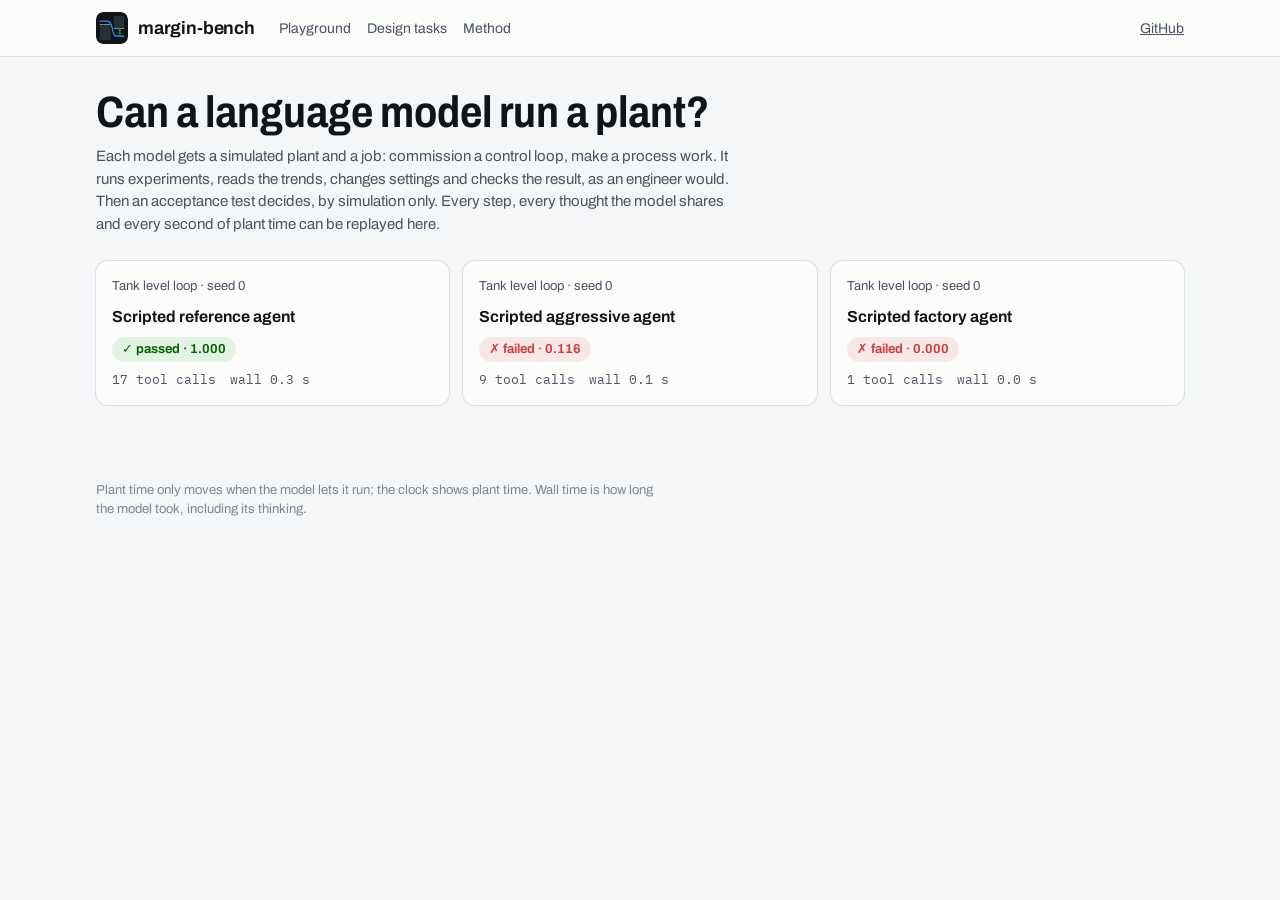
==== site/play.html @ cbe569cf "Add the playground: models operate a simulated plant through tools First environment, process.tank_l" ====
<!doctype html>
<html lang="en">
<head>
<meta charset="utf-8">
<meta name="viewport" content="width=device-width, initial-scale=1, viewport-fit=cover">
<title>margin-bench playground</title>
<meta name="description" content="Watch a language model commission a simulated plant: every action, every trend, the acceptance test.">
<link rel="icon" href="assets/logo.svg" type="image/svg+xml">
<link rel="preconnect" href="https://fonts.googleapis.com">
<link rel="preconnect" href="https://fonts.gstatic.com" crossorigin>
<link rel="stylesheet" href="https://fonts.googleapis.com/css2?family=Archivo:wdth,wght@62..125,400..700&family=IBM+Plex+Mono:wght@400;500&display=swap">
<link rel="stylesheet" href="style.css">
<link rel="stylesheet" href="play.css">
</head>
<body>
<header class="top">
  <div class="wrap">
    <a class="brand" href="index.html"><img src="assets/logo.svg" alt=""><b>margin-bench</b></a>
    <nav aria-label="Sections">
      <a href="play.html" aria-current="page">Playground</a>
      <a href="index.html#leaderboard">Design tasks</a>
      <a href="index.html#method">Method</a>
    </nav>
    <a class="gh" href="https://github.com/takzen/margin-bench">GitHub</a>
  </div>
</header>

<main class="wrap play">
  <section id="list" hidden>
    <div class="hero">
      <h1>Can a language model run a plant?</h1>
      <p>Each model gets a simulated plant and a job: commission a control loop, make a process work. It runs experiments, reads the trends, changes settings and checks the result, as an engineer would. Then an acceptance test decides, by simulation only. Every step, every thought the model shares and every second of plant time can be replayed here.</p>
    </div>
    <div class="ep-grid" id="ep-grid"></div>
  </section>

  <section id="episode" hidden>
    <div class="ep-head">
      <div class="ep-title">
        <a class="back-link" href="play.html">&larr; All runs</a>
        <h1 id="ep-name"></h1>
        <p id="ep-sub"></p>
      </div>
      <dl class="ep-stats" id="ep-stats"></dl>
    </div>

    <div class="stage">
      <div class="panel scene-panel">
        <div class="phase" id="phase"></div>
        <svg class="scene" id="scene" viewBox="0 0 540 400" role="img" aria-label="Animated tank, valve and controller"></svg>
        <div class="controls">
          <button type="button" id="btn-play" class="btn" aria-label="Play">Play</button>
          <button type="button" id="btn-prev" class="btn ghost" aria-label="Previous step">&#9664; step</button>
          <button type="button" id="btn-next" class="btn ghost" aria-label="Next step">step &#9654;</button>
          <label class="speed">Speed
            <select id="speed">
              <option value="5">5&times;</option>
              <option value="20">20&times;</option>
              <option value="60">60&times;</option>
              <option value="200">200&times;</option>
            </select>
          </label>
          <label class="hold"><input type="checkbox" id="hold" checked> pause on model messages</label>
          <span class="clock mono" id="clock"></span>
        </div>
        <input type="range" id="scrub" min="0" max="1000" value="0" step="1" aria-label="Plant time">
        <div class="marks" id="marks" aria-hidden="true"></div>
      </div>

      <div class="panel log-panel">
        <h2>What the model did</h2>
        <ol class="log" id="log"></ol>
      </div>
    </div>

    <div class="panel trend-panel">
      <div class="chart-head">
        <h2 id="chart-title">Trend</h2>
        <div class="legend" id="legend"></div>
      </div>
      <svg class="trend" id="trend" role="img" aria-label="Level, setpoint, controller output and demand over time"></svg>
      <div class="readout mono" id="readout" hidden></div>
    </div>

    <div class="panel result" id="result" hidden></div>

    <details class="panel prompt">
      <summary>The task as the model read it</summary>
      <pre id="prompt"></pre>
    </details>
  </section>

  <p class="notice" id="load-error" hidden></p>
</main>

<footer class="wrap">
  <p>Plant time only moves when the model lets it run; the clock shows plant time. Wall time is how long the model took, including its thinking.</p>
</footer>

<script src="play.js"></script>
</body>
</html>
---- site/style.css ----
/* margin-bench site. One column, instrument-panel feel: specs in mono, results first, details on demand. */
:root {
  --bg: #f4f6f8;
  --surface: #fcfcfb;
  --ink: #0f1419;
  --ink-2: #4a5360;
  --muted: #7d8794;
  --grid: #e3e7ec;
  --axis: #c2c9d1;
  --rule: rgba(15, 20, 25, 0.1);
  --chip: #e8ecf0;
  --curve: #2a78d6;
  --target: #7d8794;
  --band: rgba(42, 120, 214, 0.1);
  --band-edge: rgba(42, 120, 214, 0.45);
  --forbid-fill: rgba(74, 83, 96, 0.07);
  --forbid-line: rgba(74, 83, 96, 0.24);
  --mask-edge: #4a5360;
  --critical: #d03b3b;
  --critical-wash: rgba(208, 59, 59, 0.1);
  --good: #0ca30c;
  --good-ink: #006300;
  --good-wash: rgba(12, 163, 12, 0.1);
  --warn-ink: #8a5a00;
  --warn-wash: rgba(250, 178, 25, 0.16);
  --font-display: "Archivo", "Segoe UI", system-ui, sans-serif;
  --font-body: "Archivo", "Segoe UI", system-ui, sans-serif;
  --font-data: "IBM Plex Mono", ui-monospace, "Cascadia Mono", Consolas, monospace;
  color-scheme: light;
}
@media (prefers-color-scheme: dark) {
  :root {
    --bg: #0e1114; --surface: #171b1f; --ink: #eef1f4; --ink-2: #b9c1ca; --muted: #8b95a1;
    --grid: #262c32; --axis: #3a424a; --rule: rgba(255, 255, 255, 0.1); --chip: #222830;
    --curve: #3987e5; --target: #8b95a1; --band: rgba(57, 135, 229, 0.14); --band-edge: rgba(57, 135, 229, 0.5);
    --forbid-fill: rgba(185, 193, 202, 0.06); --forbid-line: rgba(185, 193, 202, 0.18); --mask-edge: #b9c1ca;
    --critical: #e25555; --critical-wash: rgba(226, 85, 85, 0.14); --good: #0ca30c; --good-ink: #3cc43c;
    --good-wash: rgba(12, 163, 12, 0.16); --warn-ink: #f0b54a; --warn-wash: rgba(250, 178, 25, 0.14);
    color-scheme: dark;
  }
}

* { box-sizing: border-box; }
[hidden] { display: none !important; }
html { scroll-behavior: smooth; }
@media (prefers-reduced-motion: reduce) { html { scroll-behavior: auto; } }
body {
  margin: 0; background: var(--bg); color: var(--ink);
  font-family: var(--font-body); font-size: 15px; line-height: 1.5;
}
a { color: var(--curve); }
a:focus-visible, button:focus-visible, select:focus-visible, summary:focus-visible, tr[tabindex]:focus-visible {
  outline: 2px solid var(--curve); outline-offset: 2px;
}
.mono { font-family: var(--font-data); font-variant-numeric: tabular-nums; }
.wrap {
  max-width: 1120px; margin: 0 auto;
  padding-left: max(16px, env(safe-area-inset-left, 0px));
  padding-right: max(16px, env(safe-area-inset-right, 0px));
}

/* Header */
.top { border-bottom: 1px solid var(--rule); background: var(--surface); }
.top .wrap { display: flex; flex-wrap: wrap; align-items: center; gap: 10px 24px; padding-block: 12px; }
.brand { display: flex; align-items: center; gap: 10px; text-decoration: none; color: var(--ink); }
.brand img { width: 32px; height: 32px; border-radius: 7px; }
.brand b { font-family: var(--font-display); font-size: 18px; font-weight: 650; letter-spacing: -0.01em; }
nav { display: flex; flex-wrap: wrap; gap: 4px 16px; font-size: 14px; }
nav a { color: var(--ink-2); text-decoration: none; }
nav a:hover { color: var(--ink); }
.top .gh { margin-left: auto; font-size: 14px; color: var(--ink-2); }

.hero { padding-block: 32px 8px; display: grid; gap: 10px; }
.hero h1 {
  margin: 0; font-family: var(--font-display); font-stretch: 82%; font-weight: 680;
  font-size: clamp(28px, 4.6vw, 44px); line-height: 1.05; text-wrap: balance;
}
.hero p { margin: 0; color: var(--ink-2); max-width: 72ch; }
.notice {
  border-radius: 10px; padding: 12px 16px; background: var(--warn-wash); color: var(--ink);
  box-shadow: inset 0 0 0 1px color-mix(in srgb, var(--warn-ink) 35%, transparent); max-width: 80ch;
}
.notice b { color: var(--warn-ink); }

section.block { padding-block: 28px 8px; display: grid; gap: 14px; }
section.block > h2 {
  margin: 0; font-family: var(--font-display); font-stretch: 90%; font-weight: 650; font-size: 22px;
}
section.block > p.lead { margin: -6px 0 0; color: var(--ink-2); max-width: 75ch; }
.panel { background: var(--surface); border-radius: 12px; box-shadow: 0 0 0 1px var(--rule); padding: 16px; min-width: 0; }
.scroll-x { overflow-x: auto; }

/* Tables */
table { border-collapse: collapse; width: 100%; font-size: 14px; }
th, td { text-align: left; padding: 9px 12px 9px 0; border-bottom: 1px solid var(--rule); vertical-align: middle; }
th { font-size: 11.5px; text-transform: uppercase; letter-spacing: 0.08em; color: var(--muted); font-weight: 600; white-space: nowrap; }
td.num, th.num { text-align: right; font-family: var(--font-data); font-variant-numeric: tabular-nums; white-space: nowrap; }
tbody tr[tabindex] { cursor: pointer; }
tbody tr[tabindex]:hover { background: var(--bg); }
.lb { min-width: 820px; }
.lb .model { font-weight: 600; }
.lb .model small { display: block; font-weight: 400; color: var(--muted); font-family: var(--font-data); font-size: 11.5px; }
.scorebar { display: grid; grid-template-columns: 52px 1fr; align-items: center; gap: 8px; min-width: 190px; }
.scorebar .bar { position: relative; height: 8px; background: var(--grid); border-radius: 4px; }
.scorebar .fill { position: absolute; left: 0; top: 0; bottom: 0; background: var(--curve); border-radius: 4px; }
.scorebar .ci { position: absolute; top: -3px; bottom: -3px; border-left: 1.5px solid var(--ink); border-right: 1.5px solid var(--ink); }
.scorebar .ci::after { content: ""; position: absolute; left: 0; right: 0; top: 50%; border-top: 1.5px solid var(--ink); }
.ci-text { color: var(--muted); font-size: 11.5px; }

/* Heatmap */
.heat { min-width: 760px; }
.heat td.cell { text-align: center; font-family: var(--font-data); font-size: 13px; padding: 0; border: 2px solid var(--surface); }
.heat td.cell button {
  all: unset; display: block; width: 100%; padding: 10px 4px; cursor: pointer; text-align: center; border-radius: 4px;
}
.heat td.cell button:focus-visible { outline: 2px solid var(--ink); }
.heat th.famcol { font-size: 11px; text-transform: none; letter-spacing: 0; font-family: var(--font-data); text-align: center; }
.heat th.dom { text-align: center; border-bottom: 2px solid var(--axis); }

/* Families */
.fam-grid { display: grid; grid-template-columns: repeat(auto-fill, minmax(320px, 1fr)); gap: 12px; }
.fam { display: grid; gap: 8px; align-content: start; }
.fam header { display: flex; flex-wrap: wrap; gap: 6px 10px; align-items: baseline; }
.fam h3 { margin: 0; font-size: 16px; font-weight: 650; flex-basis: 100%; }
.fam p { margin: 0; color: var(--ink-2); font-size: 14px; }
.chip { font-family: var(--font-data); font-size: 12px; background: var(--chip); padding: 2px 8px; border-radius: 4px; }
.pill { font-size: 12px; font-weight: 600; padding: 2px 8px; border-radius: 999px; }
.pill.accepted { background: var(--good-wash); color: var(--good-ink); }
.pill.review { background: var(--warn-wash); color: var(--warn-ink); }
details summary { cursor: pointer; color: var(--ink-2); font-size: 14px; }
pre {
  margin: 8px 0 0; font-family: var(--font-data); font-size: 12.5px; line-height: 1.55; color: var(--ink);
  white-space: pre-wrap; overflow-wrap: anywhere; max-height: 420px; overflow: auto;
  background: var(--bg); border-radius: 8px; padding: 12px 14px;
}

/* Attempt browser */
.filters { display: flex; flex-wrap: wrap; gap: 10px 18px; align-items: end; }
.filters label { display: grid; gap: 4px; font-size: 11.5px; text-transform: uppercase; letter-spacing: 0.08em; color: var(--muted); font-weight: 600; }
.filters select {
  font: inherit; font-size: 14px; text-transform: none; letter-spacing: 0; color: var(--ink); background: var(--surface);
  border: 1px solid var(--axis); border-radius: 6px; padding: 6px 8px; min-width: 0; max-width: 100%;
}
.att-list { min-width: 640px; }
.outcome { display: inline-flex; align-items: center; gap: 6px; font-size: 13px; font-weight: 600; }
.outcome .dot { width: 8px; height: 8px; border-radius: 50%; }
.outcome.pass { color: var(--good-ink); } .outcome.pass .dot { background: var(--good); }
.outcome.fail { color: var(--critical); } .outcome.fail .dot { background: var(--critical); }
.outcome.fmt { color: var(--warn-ink); } .outcome.fmt .dot { background: #fab219; }
.count { color: var(--muted); font-size: 13px; }

/* Attempt viewer */
.viewer { display: grid; gap: 14px; }
body.viewing .hero > h1, body.viewing .hero > p:not(.notice) { display: none; }
.viewer-head { display: flex; flex-wrap: wrap; gap: 10px 16px; align-items: center; }
.viewer-head h2 { margin: 0; font-family: var(--font-display); font-stretch: 90%; font-size: 22px; font-weight: 650; }
.back { font: inherit; font-size: 14px; border: 1px solid var(--axis); background: var(--surface); color: var(--ink); border-radius: 6px; padding: 5px 12px; cursor: pointer; }
.summary-row { display: grid; grid-template-columns: minmax(200px, 0.9fr) 2fr; gap: 12px; }
@media (max-width: 760px) { .summary-row { grid-template-columns: 1fr; } }
.verdict { border-radius: 10px; padding: 16px 18px; display: grid; gap: 4px; align-content: start; background: var(--good-wash); box-shadow: inset 0 0 0 1px color-mix(in srgb, var(--good) 40%, transparent); }
.verdict.fail { background: var(--critical-wash); box-shadow: inset 0 0 0 1px color-mix(in srgb, var(--critical) 45%, transparent); }
.verdict.fmt { background: var(--warn-wash); box-shadow: inset 0 0 0 1px color-mix(in srgb, var(--warn-ink) 40%, transparent); }
.verdict-state { display: flex; align-items: center; gap: 8px; font-family: var(--font-display); font-stretch: 82%; font-weight: 700; font-size: 26px; line-height: 1.1; }
.verdict .line { font-size: 13.5px; color: var(--ink-2); }
.verdict .line .mono { color: var(--ink); }
.kv { display: grid; grid-template-columns: repeat(auto-fill, minmax(210px, 1fr)); gap: 2px 18px; margin: 0; }
.kv div { display: flex; justify-content: space-between; gap: 10px; border-bottom: 1px solid var(--rule); padding: 6px 0; min-width: 0; }
.kv dt { color: var(--ink-2); font-size: 13px; overflow-wrap: anywhere; }
.kv dd { margin: 0; font-family: var(--font-data); font-size: 13px; text-align: right; white-space: nowrap; }
.kv dd.bad { color: var(--critical); font-weight: 600; }
.charts { display: grid; grid-template-columns: repeat(auto-fit, minmax(min(100%, 440px), 1fr)); gap: 12px; }
.chart-panel { display: grid; gap: 6px; }
.chart-panel h3 { margin: 0; font-size: 15px; font-weight: 650; }
.chart-panel .note { font-size: 12.5px; color: var(--ink-2); margin: 0; }
.keys { display: flex; flex-wrap: wrap; gap: 4px 14px; font-size: 12.5px; color: var(--ink-2); }
.key { display: inline-flex; align-items: center; gap: 6px; }
.key i { display: inline-block; flex: none; }
.k-answer { width: 16px; height: 2px; background: var(--curve); }
.k-target { width: 16px; height: 0; border-top: 2px dashed var(--target); }
.k-bad { width: 16px; height: 3px; background: var(--critical); }
.k-forbid { width: 14px; height: 10px; border: 1px solid var(--mask-edge); background: repeating-linear-gradient(45deg, var(--forbid-line) 0 1px, transparent 1px 4px), var(--forbid-fill); }
.k-band { width: 14px; height: 10px; background: var(--band); border: 1px solid var(--band-edge); }
.chart { position: relative; width: 100%; }
.chart svg { display: block; width: 100%; height: auto; overflow: visible; }
.chart text { font-family: var(--font-data); font-size: 11px; fill: var(--muted); }
.tip {
  position: absolute; pointer-events: none; background: var(--surface); color: var(--ink); border-radius: 6px;
  padding: 6px 9px; font-size: 12px; line-height: 1.35; white-space: nowrap; font-family: var(--font-data);
  box-shadow: 0 0 0 1px var(--rule), 0 4px 14px rgba(0, 0, 0, 0.12);
}
.io { display: grid; grid-template-columns: 1fr 1fr; gap: 12px; }
@media (max-width: 860px) { .io { grid-template-columns: 1fr; } }
.io h3 { margin: 0; font-size: 15px; font-weight: 650; }
.io .sub { font-size: 12.5px; color: var(--muted); }

footer { padding-block: 40px 56px; color: var(--muted); font-size: 13px; }
footer p { margin: 4px 0; max-width: 80ch; }
.empty { color: var(--ink-2); font-size: 14px; }
---- site/play.css ----
/* Playground: a plant scene, its trend and the model's log, side by side. */
:root {
  --water: #3f8fdc;
  --water-top: #77b3ec;
  --steel: #8a96a3;
  --steel-fill: #eef1f4;
  --pipe: #b9c2cc;
  --signal: #7d8794;
  --flow: #2a78d6;
  --measured: rgba(42, 120, 214, 0.35);
  --output: #c26a00;
  --demand: #7d8794;
  --hold: rgba(42, 120, 214, 0.08);
}
@media (prefers-color-scheme: dark) {
  :root {
    --water: #2f78c4; --water-top: #5a9fe0; --steel: #6f7b88; --steel-fill: #1d2228; --pipe: #3d4650;
    --signal: #8b95a1; --flow: #5aa2ee; --measured: rgba(90, 162, 238, 0.35); --output: #f0a040; --demand: #8b95a1;
    --hold: rgba(90, 162, 238, 0.1);
  }
}

.play h1 { font-family: var(--font-display); font-stretch: 85%; font-weight: 680; margin: 0; }
.play h2 { font-family: var(--font-display); font-stretch: 90%; font-weight: 650; font-size: 17px; margin: 0; }

.btn {
  font: inherit; font-size: 14px; font-weight: 600; border: 0; border-radius: 8px; padding: 7px 14px; cursor: pointer;
  background: var(--curve); color: #fff; min-height: 34px;
}
.btn.ghost { background: var(--chip); color: var(--ink); font-weight: 500; }
.btn:hover { filter: brightness(1.08); }

/* Run list */
.ep-grid { display: grid; grid-template-columns: repeat(auto-fill, minmax(280px, 1fr)); gap: 14px; padding-block: 18px 32px; }
.ep-card {
  display: grid; gap: 8px; text-decoration: none; color: var(--ink); background: var(--surface);
  border-radius: 12px; box-shadow: 0 0 0 1px var(--rule); padding: 16px;
}
.ep-card:hover { box-shadow: 0 0 0 1px var(--curve); }
.ep-card .who { font-weight: 650; font-size: 16px; overflow-wrap: anywhere; }
.ep-card .meta { color: var(--ink-2); font-size: 13px; }
.ep-card .nums { font-family: var(--font-data); font-size: 12.5px; color: var(--ink-2); display: flex; flex-wrap: wrap; gap: 4px 14px; }

/* Episode header */
.ep-head { display: flex; flex-wrap: wrap; align-items: flex-end; justify-content: space-between; gap: 12px 24px; padding-block: 22px 14px; }
.ep-title { display: grid; gap: 4px; min-width: 0; }
.ep-title h1 { font-size: clamp(24px, 3.4vw, 34px); line-height: 1.1; overflow-wrap: anywhere; }
.ep-title p { margin: 0; color: var(--ink-2); }
.back-link { font-size: 14px; text-decoration: none; justify-self: start; }
.ep-stats { display: flex; flex-wrap: wrap; gap: 6px 22px; margin: 0; }
.ep-stats div { display: grid; }
.ep-stats dt { font-size: 11px; text-transform: uppercase; letter-spacing: 0.08em; color: var(--muted); }
.ep-stats dd { margin: 0; font-family: var(--font-data); font-size: 16px; font-variant-numeric: tabular-nums; }
.badge { display: inline-flex; align-items: center; gap: 6px; font-size: 13px; font-weight: 650; padding: 3px 10px; border-radius: 999px; }
.badge.pass { background: var(--good-wash); color: var(--good-ink); }
.badge.fail { background: var(--critical-wash); color: var(--critical); }
.badge.live { background: var(--warn-wash); color: var(--warn-ink); }
.badge.live::before { content: ""; width: 8px; height: 8px; border-radius: 50%; background: currentColor; animation: blink 1.2s infinite; }
@keyframes blink { 50% { opacity: 0.25; } }
@media (prefers-reduced-motion: reduce) { .badge.live::before { animation: none; } }

/* Stage: scene + log */
.stage { display: grid; grid-template-columns: minmax(0, 1.25fr) minmax(0, 1fr); gap: 14px; align-items: start; }
.scene-panel { display: grid; gap: 10px; position: relative; }
.phase { font-size: 12px; font-weight: 650; text-transform: uppercase; letter-spacing: 0.08em; color: var(--ink-2); }
.scene { width: 100%; height: auto; display: block; }
.controls { display: flex; flex-wrap: wrap; align-items: center; gap: 8px 12px; font-size: 13px; color: var(--ink-2); }
.controls select { font: inherit; padding: 4px 6px; border-radius: 6px; border: 1px solid var(--axis); background: var(--surface); color: var(--ink); }
.controls .hold { display: inline-flex; gap: 6px; align-items: center; }
.clock { margin-left: auto; color: var(--ink); font-size: 13px; }
#scrub { width: 100%; accent-color: var(--curve); margin: 0; }
.marks { position: relative; height: 10px; margin-top: -6px; }
.marks span { position: absolute; top: 0; width: 2px; height: 8px; border-radius: 1px; background: var(--axis); transform: translateX(-1px); }
.marks span.model { background: var(--curve); }
.marks span.err { background: var(--critical); }
.marks span.phase { background: var(--ink); width: 2px; height: 10px; }

.log-panel { display: grid; gap: 10px; max-height: min(760px, 86vh); grid-template-rows: auto minmax(0, 1fr); }
.log { position: relative; list-style: none; margin: 0; padding: 0 4px 0 0; overflow-y: auto; display: grid; gap: 8px; align-content: start; }
.log li { border-radius: 10px; padding: 9px 11px; box-shadow: 0 0 0 1px var(--rule); cursor: pointer; transition: box-shadow 0.15s, background 0.15s; }
.log li:hover { box-shadow: 0 0 0 1px var(--axis); }
.log li.current { box-shadow: 0 0 0 2px var(--curve); background: var(--hold); }
.log li.future { opacity: 0.42; }
.log .who { display: flex; flex-wrap: wrap; gap: 4px 10px; align-items: baseline; font-size: 12px; color: var(--muted); font-family: var(--font-data); }
.log .who b { font-family: var(--font-body); font-size: 13px; color: var(--ink); }
.log .text { white-space: pre-wrap; font-size: 14px; margin-top: 4px; overflow-wrap: anywhere; }
.log .call { font-family: var(--font-data); font-size: 12.5px; overflow-wrap: anywhere; }
.log .call .fn { color: var(--curve); font-weight: 500; }
.log .res { font-size: 13px; color: var(--ink-2); margin-top: 3px; }
.log .res.err { color: var(--critical); font-weight: 600; }
.log details { margin-top: 6px; font-size: 13px; }
.log details summary { cursor: pointer; color: var(--ink-2); }
.log details pre { white-space: pre-wrap; max-height: 280px; overflow: auto; font-size: 12px; background: var(--bg); border-radius: 6px; padding: 8px; margin: 6px 0 0; }
.log li.tool { padding-block: 7px; }
.log li.model .text:empty::before { content: "(no text, only tool calls)"; color: var(--muted); }

/* Trend */
.trend-panel { display: grid; gap: 8px; margin-top: 14px; position: relative; }
.chart-head { display: flex; flex-wrap: wrap; align-items: baseline; justify-content: space-between; gap: 6px 16px; }
.legend { display: flex; flex-wrap: wrap; gap: 4px 14px; font-size: 12.5px; color: var(--ink-2); }
.legend span { display: inline-flex; align-items: center; gap: 6px; }
.legend i { display: inline-block; width: 16px; height: 0; border-top: 2px solid; }
.legend i.dash { border-top-style: dashed; }
.legend i.box { height: 10px; border: 0; border-radius: 2px; }
.trend { width: 100%; height: auto; display: block; touch-action: pan-y; }
.trend text { font-family: var(--font-data); font-size: 11px; fill: var(--muted); }
.trend .title { font-family: var(--font-body); font-size: 12px; font-weight: 600; fill: var(--ink-2); }
.readout {
  position: absolute; pointer-events: none; background: var(--surface); box-shadow: 0 0 0 1px var(--rule), 0 4px 14px rgba(0, 0, 0, 0.12);
  border-radius: 8px; padding: 6px 9px; font-size: 12px; line-height: 1.45; white-space: nowrap; color: var(--ink);
}

/* Result */
.result { display: grid; gap: 14px; margin-top: 14px; }
.result .verdict-line { display: flex; flex-wrap: wrap; align-items: center; gap: 8px 14px; }
.result .verdict-line .score { font-family: var(--font-data); font-size: 28px; font-weight: 500; }
.result table td.ok { color: var(--good-ink); font-weight: 600; }
.result table td.no { color: var(--critical); font-weight: 600; }
.result .reveal { display: grid; grid-template-columns: repeat(auto-fit, minmax(240px, 1fr)); gap: 14px; }
.result .reveal h3 { margin: 0 0 6px; font-size: 14px; }
.result .reveal dl { display: grid; grid-template-columns: auto auto; gap: 2px 12px; margin: 0; font-size: 13.5px; justify-content: start; }
.result .reveal dt { color: var(--ink-2); }
.result .reveal dd { margin: 0; font-family: var(--font-data); }

.prompt { margin-top: 14px; }
.prompt summary { cursor: pointer; font-weight: 600; }
.prompt pre { white-space: pre-wrap; font-size: 13px; margin: 10px 0 0; overflow-wrap: anywhere; }

/* Scene parts */
.scene text { font-family: var(--font-data); font-size: 11px; fill: var(--ink-2); }
.scene .tag { font-family: var(--font-body); font-weight: 650; font-size: 11px; fill: var(--ink); }
.scene .big { font-size: 14px; fill: var(--ink); font-weight: 500; }

@media (max-width: 900px) {
  .stage { grid-template-columns: minmax(0, 1fr); }
  .log-panel { max-height: 70vh; }
  .clock { margin-left: 0; width: 100%; }
}
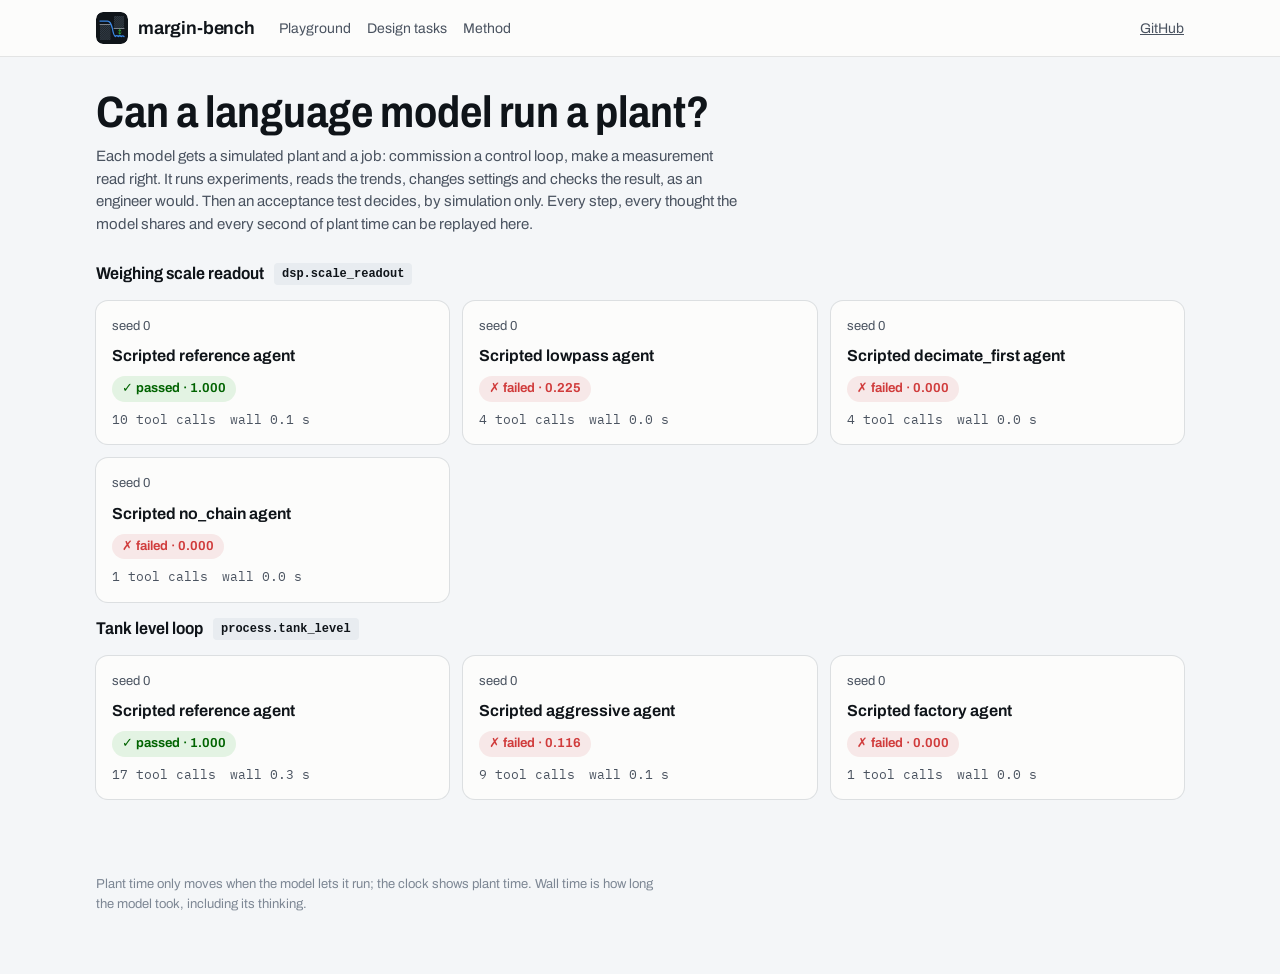
==== commit c81de6a7: "Add dsp.scale_readout and a generic playground viewer New environment: make a weighing scale read ri" ====
--- a/site/play.html
+++ b/site/play.html
@@ -29,7 +29,7 @@
   <section id="list" hidden>
     <div class="hero">
       <h1>Can a language model run a plant?</h1>
-      <p>Each model gets a simulated plant and a job: commission a control loop, make a process work. It runs experiments, reads the trends, changes settings and checks the result, as an engineer would. Then an acceptance test decides, by simulation only. Every step, every thought the model shares and every second of plant time can be replayed here.</p>
+      <p>Each model gets a simulated plant and a job: commission a control loop, make a measurement read right. It runs experiments, reads the trends, changes settings and checks the result, as an engineer would. Then an acceptance test decides, by simulation only. Every step, every thought the model shares and every second of plant time can be replayed here.</p>
     </div>
     <div class="ep-grid" id="ep-grid"></div>
   </section>
@@ -54,6 +54,7 @@
           <button type="button" id="btn-next" class="btn ghost" aria-label="Next step">step &#9654;</button>
           <label class="speed">Speed
             <select id="speed">
+              <option value="1">1&times;</option>
               <option value="5">5&times;</option>
               <option value="20">20&times;</option>
               <option value="60">60&times;</option>
--- a/site/play.css
+++ b/site/play.css
@@ -11,12 +11,20 @@
   --output: #c26a00;
   --demand: #7d8794;
   --hold: rgba(42, 120, 214, 0.08);
+  --screen: #0f1a14;
+  --screen-grid: rgba(120, 220, 160, 0.12);
+  --trace: #5be38f;
+  --lcd: #c9d8b6;
+  --lcd-ink: #1d2a16;
+  --weight: #5f6b78;
 }
 @media (prefers-color-scheme: dark) {
   :root {
     --water: #2f78c4; --water-top: #5a9fe0; --steel: #6f7b88; --steel-fill: #1d2228; --pipe: #3d4650;
     --signal: #8b95a1; --flow: #5aa2ee; --measured: rgba(90, 162, 238, 0.35); --output: #f0a040; --demand: #8b95a1;
     --hold: rgba(90, 162, 238, 0.1);
+    --screen: #08100c; --screen-grid: rgba(120, 220, 160, 0.1); --trace: #5be38f; --lcd: #9fb38a; --lcd-ink: #121a0d;
+    --weight: #8b95a1;
   }
 }
 
@@ -127,6 +135,10 @@
 .prompt pre { white-space: pre-wrap; font-size: 13px; margin: 10px 0 0; overflow-wrap: anywhere; }
 
 /* Scene parts */
+.scene .lcd { font-family: var(--font-data); font-size: 40px; font-weight: 500; fill: var(--lcd-ink); letter-spacing: 0.02em; }
+.scene .screen-text { font-size: 10.5px; fill: var(--trace); }
+.env-head { grid-column: 1 / -1; display: flex; align-items: center; gap: 10px; margin: 10px 0 -4px; }
+.result table.final td, .result table.final th { padding-right: 16px; }
 .scene text { font-family: var(--font-data); font-size: 11px; fill: var(--ink-2); }
 .scene .tag { font-family: var(--font-body); font-weight: 650; font-size: 11px; fill: var(--ink); }
 .scene .big { font-size: 14px; fill: var(--ink); font-weight: 500; }
